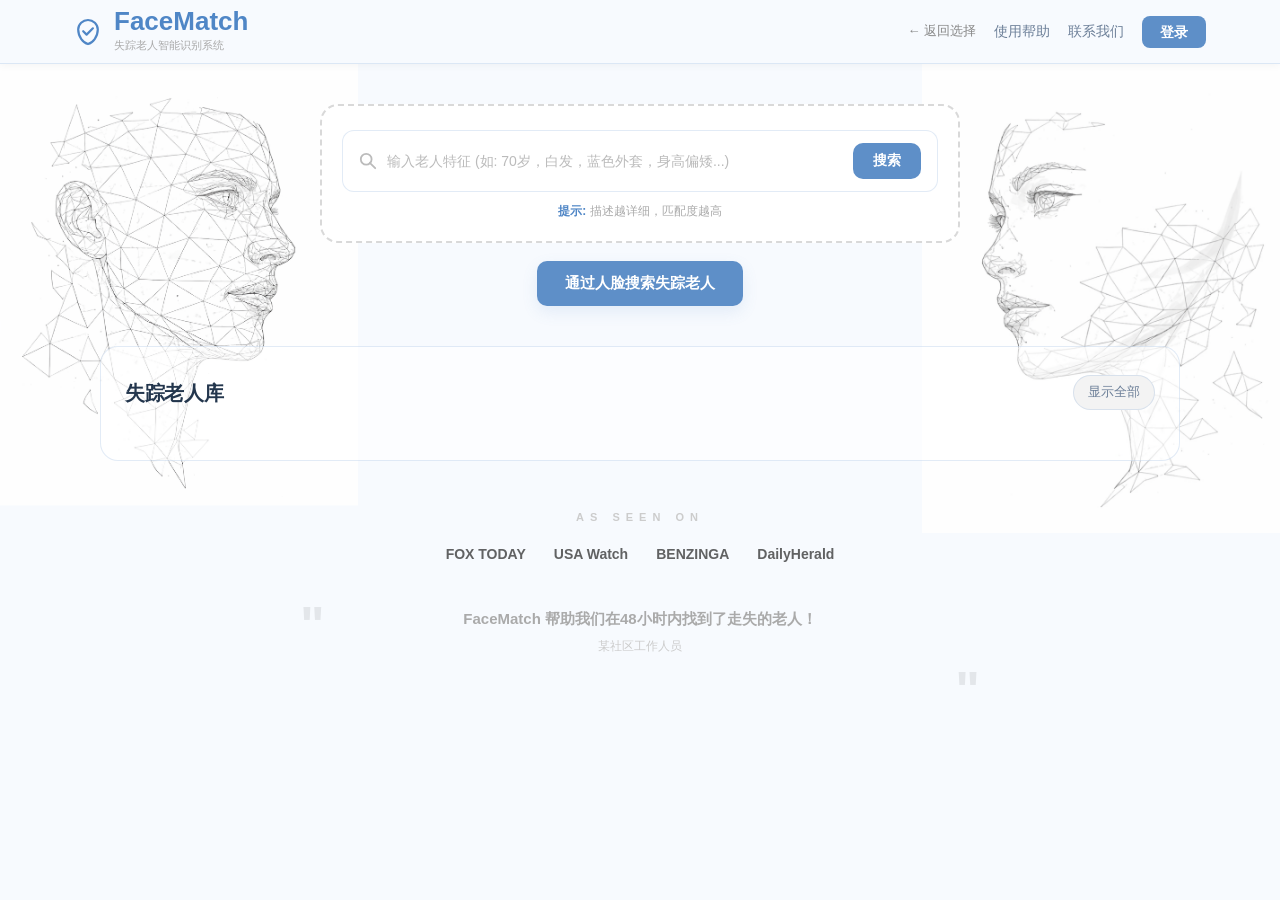
==== elderly.html @ 284fd124 "init facematch site" ====
<!DOCTYPE html>
<html lang="zh-CN">
<head>
    <meta charset="UTF-8">
    <meta name="viewport" content="width=device-width, initial-scale=1.0">
    <title>失踪老人识别 - FaceMatch</title>
    <link rel="stylesheet" href="styles.css">
    <style>
        /* 老人识别主题覆盖 */
        :root {
            --primary: #4f86c6;
            --primary-dark: #3f74b1;
        }
        .brand-name { color: var(--primary); }
        .brand-mark  { color: var(--primary); }
        .nav-login   { background: #5e8fc8; }
        .search-btn  { background: #5e8fc8; }
        .primary-btn { background: #5e8fc8; box-shadow: 0 6px 16px rgba(79,134,198,0.12); }
        .tip-label   { color: var(--primary); }
        .match-badge { color: var(--primary); background: #eef4fb; border-color: rgba(31,94,168,0.2); }
        .gallery-item:hover { border-color: rgba(31,94,168,0.35); }
        .search-box:focus-within { border-color: var(--primary); box-shadow: 0 0 0 3px rgba(79,134,198,0.12); }
        .nav-item:hover { color: var(--primary); }
    </style>
</head>
<body>
    <header class="topbar">
        <div class="topbar-inner">
            <div class="brand" aria-label="FaceMatch">
                <div class="brand-mark" aria-hidden="true">
                    <svg width="28" height="28" viewBox="0 0 28 28" fill="none">
                        <path d="M14 2C19.2 2 23.8 6.3 23.8 11.6C23.8 18.8 18.8 24.8 14 26C9.2 24.8 4.2 18.8 4.2 11.6C4.2 6.3 8.8 2 14 2Z" stroke="currentColor" stroke-width="2.2"/>
                        <path d="M9.2 13.2L12.6 16.6L18.9 10.3" stroke="currentColor" stroke-width="2.2" stroke-linecap="round" stroke-linejoin="round"/>
                    </svg>
                </div>
                <div class="brand-text">
                    <div class="brand-name">FaceMatch</div>
                    <div class="brand-sub">失踪老人智能识别系统</div>
                </div>
            </div>

            <nav class="top-nav" aria-label="顶部导航">
                <a href="home.html" class="back-btn">
                    ← 返回选择
                </a>
                <button class="nav-item" type="button">使用帮助</button>
                <button class="nav-item" type="button">联系我们</button>
                <div id="userContainer"></div>
            </nav>
        </div>
    </header>

    <div class="user-menu" id="userMenu">
        <div class="user-menu-item" id="userName"></div>
        <button class="user-menu-item" id="logoutBtn">退出登录</button>
    </div>

    <main class="page">
        <img class="side-face side-face--left"  src="side-images/0d5cdfc5-d9f7-4a7a-8f26-48f88a2f205b.png" alt="" aria-hidden="true">
        <img class="side-face side-face--right" src="side-images/屏幕截图 2026-03-24 235459.png" alt="" aria-hidden="true">

        <section class="hero">
            <div class="hero-center">
                <div class="upload-card">
                    <div class="search-box">
                        <svg class="search-icon" width="18" height="18" viewBox="0 0 20 20" fill="none" aria-hidden="true">
                            <circle cx="8" cy="8" r="6" stroke="currentColor" stroke-width="2"/>
                            <path d="M12 12 L18 18" stroke="currentColor" stroke-width="2" stroke-linecap="round"/>
                        </svg>
                        <input type="text" class="search-input" id="searchInput"
                            placeholder="输入老人特征 (如: 70岁，白发，蓝色外套，身高偏矮...)">
                        <button class="search-btn" id="searchBtn" type="button">搜索</button>
                    </div>
                    <div class="search-tips">
                        <span class="tip-label">提示:</span>
                        <span>描述越详细，匹配度越高</span>
                    </div>
                </div>
                <button class="primary-btn" type="button">通过人脸搜索失踪老人</button>
            </div>
        </section>

        <section class="gallery-section">
            <div class="gallery-header">
                <h2 class="gallery-title">失踪老人库</h2>
                <span class="result-count" id="resultCount">显示全部</span>
            </div>
            <div class="gallery" id="gallery"></div>
        </section>

        <section class="social-proof" aria-label="媒体报道">
            <div class="seen-on">AS SEEN ON</div>
            <div class="logos">
                <span class="logo-pill">FOX TODAY</span>
                <span class="logo-pill">USA Watch</span>
                <span class="logo-pill">BENZINGA</span>
                <span class="logo-pill">DailyHerald</span>
            </div>
        </section>

        <section class="testimonial" aria-label="用户评价">
            <div class="quote-mark quote-left" aria-hidden="true">"</div>
            <div class="quote-text">FaceMatch 帮助我们在48小时内找到了走失的老人！</div>
            <div class="quote-mark quote-right" aria-hidden="true">"</div>
            <div class="quote-author">某社区工作人员</div>
        </section>
    </main>

    <!-- 详情弹窗 -->
    <div class="detail-modal" id="detailModal">
        <div class="detail-box">
            <button class="detail-close" id="detailClose" aria-label="关闭">✕</button>
            <img class="detail-img" id="detailImg" src="" alt="">
            <div class="detail-name" id="detailName"></div>
            <div class="detail-match" id="detailMatch"></div>
            <div class="detail-id" id="detailId"></div>
        </div>
    </div>

    <!-- 搜索加载层 -->
    <div class="loading" id="loading" aria-hidden="true">
        <div class="loading-panel">
            <div class="loading-flash-wrap">
                <img class="loading-flash-image" id="loadingFlashImage" src="" alt="搜索预览">
            </div>
            <div class="loading-text">正在识别中...</div>
            <div class="loading-progress">
                <div class="loading-progress-bar" id="loadingProgressBar"></div>
            </div>
            <div class="loading-progress-text" id="loadingProgressText">0%</div>
        </div>
    </div>

    <script src="elderly-script.js"></script>
    <script>
        function initUser() {
            const user = JSON.parse(localStorage.getItem('user'));
            const container = document.getElementById('userContainer');
            const userMenu = document.getElementById('userMenu');
            const userName = document.getElementById('userName');
            const logoutBtn = document.getElementById('logoutBtn');
            if (!container) return;
            container.innerHTML = '';

            if (user) {
                const avatar = document.createElement('div');
                avatar.className = 'user-avatar';
                avatar.innerHTML = `<img src="${user.avatar}" alt="${user.username}">`;
                avatar.onclick = (e) => {
                    e.stopPropagation();
                    userMenu.classList.toggle('active');
                };
                container.appendChild(avatar);
                userName.textContent = user.username;
                logoutBtn.onclick = () => {
                    localStorage.removeItem('user');
                    window.location.href = 'login.html';
                };
                document.addEventListener('click', (e) => {
                    if (!e.target.closest('.user-avatar') && !e.target.closest('.user-menu')) {
                        userMenu.classList.remove('active');
                    }
                });
            } else {
                const loginBtn = document.createElement('a');
                loginBtn.href = 'login.html';
                loginBtn.className = 'nav-login';
                loginBtn.textContent = '登录';
                container.appendChild(loginBtn);
            }
        }
        document.addEventListener('DOMContentLoaded', initUser);
    </script>
</body>
</html>
---- styles.css ----
* {
    margin: 0;
    padding: 0;
    box-sizing: border-box;
}

:root {
    --primary: #4f86c6;
    --primary-dark: #3f74b1;
    --text-main: #23364d;
    --text-sub: #6c7f98;
    --border: rgba(79, 134, 198, 0.16);
    --bg: #f7fafe;
    --bg-card: #f8fbff;
}

body {
    font-family: -apple-system, BlinkMacSystemFont, "Segoe UI", "Microsoft YaHei", Arial, sans-serif;
    background: var(--bg);
    color: var(--text-main);
    line-height: 1.6;
    min-height: 100vh;
}

/* ── 顶栏 ── */
.topbar {
    height: 64px;
    background: var(--bg);
    border-bottom: 1px solid var(--border);
    position: sticky;
    top: 0;
    z-index: 100;
    box-shadow: 0 2px 8px rgba(0,0,0,0.04);
}

.topbar-inner {
    max-width: 1180px;
    height: 100%;
    margin: 0 auto;
    padding: 0 24px;
    display: flex;
    align-items: center;
    justify-content: space-between;
    gap: 16px;
}

.brand {
    display: flex;
    align-items: center;
    gap: 12px;
}

.brand-mark {
    color: var(--primary);
    width: 28px;
    height: 28px;
    flex-shrink: 0;
}

.brand-name {
    font-size: 26px;
    font-weight: 800;
    color: var(--primary);
    line-height: 1;
}

.brand-sub {
    font-size: 11px;
    color: #aaa;
    margin-top: 3px;
}

.top-nav {
    display: flex;
    align-items: center;
    gap: 18px;
    flex-wrap: wrap;
    justify-content: flex-end;
}

.nav-item {
    border: 0;
    background: transparent;
    padding: 8px 0;
    font-size: 14px;
    color: var(--text-sub);
    cursor: pointer;
    user-select: none;
    transition: color 0.2s;
}

.nav-item:hover {
    color: var(--primary);
}

.nav-login {
    padding: 8px 18px;
    border-radius: 8px;
    background: #5e8fc8;
    color: #fff;
    font-size: 14px;
    font-weight: 700;
    text-decoration: none;
    transition: opacity 0.2s, transform 0.15s;
    white-space: nowrap;
}

.nav-login:hover {
    opacity: 0.9;
    transform: translateY(-1px);
}

.user-avatar {
    width: 36px;
    height: 36px;
    border-radius: 50%;
    background: var(--primary);
    display: flex;
    align-items: center;
    justify-content: center;
    cursor: pointer;
    transition: transform 0.2s, box-shadow 0.2s;
    overflow: hidden;
}

.user-avatar:hover {
    transform: scale(1.08);
    box-shadow: 0 4px 12px rgba(255,42,94,0.2);
}

.user-avatar img {
    width: 100%;
    height: 100%;
    object-fit: cover;
}

.user-menu {
    position: absolute;
    top: 64px;
    right: 24px;
    background: #fff;
    border-radius: 12px;
    box-shadow: 0 8px 24px rgba(0,0,0,0.12);
    min-width: 160px;
    z-index: 1000;
    display: none;
}

.user-menu.active {
    display: block;
}

.user-menu-item {
    padding: 12px 16px;
    font-size: 13px;
    color: #666;
    cursor: pointer;
    border: 0;
    background: transparent;
    width: 100%;
    text-align: left;
    transition: background 0.2s;
}

.user-menu-item:hover {
    background: #f5f5f5;
}

.user-menu-item:first-child {
    border-radius: 12px 12px 0 0;
}

.user-menu-item:last-child {
    border-radius: 0 0 12px 12px;
    color: var(--primary);
    font-weight: 700;
}

.back-btn {
    display: inline-flex;
    align-items: center;
    gap: 4px;
    font-size: 13px;
    color: #888;
    text-decoration: none;
    transition: color 0.2s;
    white-space: nowrap;
}

.back-btn:hover {
    color: var(--primary);
}

/* ── 两侧装饰人脸 ── */
.side-face {
    position: absolute;
    top: 0;
    width: min(380px, 28vw);
    height: auto;
    pointer-events: none;
    user-select: none;
    z-index: 0;
    opacity: 0.95;
    object-fit: contain;
}

.side-face--left {
    left: 0;
    /* 裁掉底部黑线：只显示顶部 96% */
    clip-path: inset(0 0 4% 0);
}

.side-face--right {
    right: 0;
}

/* ── 主区域 ── */
.page {
    position: relative;
    overflow: visible;
}

/* ── Hero / 搜索 ── */
.hero {
    padding: 40px 0 0;
}

.hero-center {
    max-width: 860px;
    margin: 0 auto;
    padding: 0 24px;
    text-align: center;
    position: relative;
    z-index: 1;
}

.upload-card {
    width: 100%;
    max-width: 640px;
    margin: 0 auto;
    border: 2px dashed rgba(0,0,0,0.15);
    border-radius: 18px;
    padding: 24px 20px 20px;
    background: rgba(255,255,255,0.98);
}

.search-box {
    display: flex;
    align-items: center;
    gap: 10px;
    background: #fff;
    border: 1.5px solid var(--border);
    border-radius: 12px;
    padding: 12px 16px;
    transition: border-color 0.2s, box-shadow 0.2s;
}

.search-box:focus-within {
    border-color: var(--primary);
    box-shadow: 0 0 0 3px rgba(79,134,198,0.12);
}

.search-icon {
    color: #bbb;
    flex-shrink: 0;
}

.search-input {
    flex: 1;
    border: 0;
    outline: 0;
    font-size: 14px;
    color: var(--text-main);
    background: transparent;
}

.search-input::placeholder {
    color: #bbb;
}

.search-btn {
    border: 0;
    cursor: pointer;
    padding: 9px 20px;
    border-radius: 10px;
    font-weight: 800;
    font-size: 14px;
    color: #fff;
    background: #5e8fc8;
    transition: opacity 0.2s, transform 0.15s;
}

.search-btn:hover {
    opacity: 0.9;
    transform: translateY(-1px);
}

.search-btn:active {
    transform: translateY(0);
}

.search-tips {
    margin-top: 10px;
    font-size: 12px;
    color: #aaa;
    text-align: center;
}

.tip-label {
    color: var(--primary);
    font-weight: 700;
}

.primary-btn {
    margin-top: 18px;
    border: 0;
    cursor: pointer;
    padding: 13px 28px;
    border-radius: 10px;
    font-weight: 900;
    font-size: 15px;
    color: #fff;
    background: #5e8fc8;
    box-shadow: 0 6px 16px rgba(79,134,198,0.12);
    transition: opacity 0.2s, transform 0.15s;
}

.primary-btn:hover {
    opacity: 0.9;
    transform: translateY(-1px);
}

/* ── 嫌疑人库 ── */
.gallery-section {
    padding: 28px 24px;
    margin: 40px auto 40px;
    max-width: 1080px;
    border: 1px solid var(--border);
    border-radius: 18px;
    background: rgba(255,255,255,0.6);
    position: relative;
    z-index: 2;
}

.gallery-header {
    display: flex;
    justify-content: space-between;
    align-items: center;
    margin-bottom: 22px;
}

.gallery-title {
    font-size: 20px;
    font-weight: 900;
    color: var(--text-main);
    letter-spacing: -0.3px;
}

.result-count {
    font-size: 13px;
    color: var(--text-sub);
    background: #f3f3f3;
    padding: 6px 14px;
    border-radius: 20px;
    border: 1px solid var(--border);
}

.gallery {
    column-count: 1;
    column-gap: 18px;
}

/* 搜索结果模式：grid 均匀铺满 */
.gallery.search-mode {
    column-count: unset;
    display: grid;
    grid-template-columns: repeat(auto-fit, minmax(200px, 1fr));
    gap: 18px;
}

.gallery-item {
    break-inside: avoid;
    display: inline-block;
    width: 100%;
    margin: 0 0 18px;
    background: #fff;
    border: 1px solid var(--border);
    border-radius: 14px;
    overflow: hidden;
    cursor: pointer;
    transition: transform 0.2s, box-shadow 0.2s, border-color 0.2s;
}

.gallery.search-mode .gallery-item {
    display: block;
    margin: 0;
}

.gallery-item:hover {
    transform: translateY(-4px);
    box-shadow: 0 12px 28px rgba(0,0,0,0.09);
    border-color: rgba(79,134,198,0.22);
}

.gallery-item-image {
    width: 100%;
    height: auto;
    max-height: 340px;
    object-fit: contain;
    background: #f0f0f0;
    display: block;
}

.gallery-item-info {
    padding: 12px 14px;
}

.gallery-item-name {
    font-size: 14px;
    font-weight: 700;
    color: var(--text-main);
    margin-bottom: 6px;
}

.gallery-item-match {
    display: flex;
    align-items: center;
}

.match-badge {
    display: inline-flex;
    align-items: center;
    gap: 4px;
    background: #eef5fd;
    padding: 4px 10px;
    border-radius: 999px;
    font-size: 12px;
    font-weight: 800;
    color: var(--primary);
    border: 1px solid rgba(31,94,168,0.16);
}

/* ── 详情弹窗 ── */
.detail-modal {
    position: fixed;
    inset: 0;
    background: rgba(0,0,0,0.55);
    display: none;
    align-items: center;
    justify-content: center;
    z-index: 9998;
    padding: 20px;
}

.detail-modal.active {
    display: flex;
}

.detail-box {
    background: #fff;
    border-radius: 18px;
    padding: 28px;
    max-width: 400px;
    width: 100%;
    box-shadow: 0 24px 60px rgba(0,0,0,0.18);
    position: relative;
    animation: scaleIn 0.2s ease;
}

.detail-close {
    position: absolute;
    top: 16px;
    right: 18px;
    border: 0;
    background: #f3f3f3;
    width: 30px;
    height: 30px;
    border-radius: 50%;
    cursor: pointer;
    font-size: 16px;
    display: flex;
    align-items: center;
    justify-content: center;
    color: #888;
    transition: background 0.2s;
}

.detail-close:hover {
    background: #ffe0e7;
    color: var(--primary);
}

.detail-img {
    width: 100%;
    height: auto;
    max-height: 260px;
    object-fit: contain;
    border-radius: 12px;
    margin-bottom: 16px;
    background: #f0f0f0;
}

.detail-name {
    font-size: 18px;
    font-weight: 900;
    color: var(--text-main);
    margin-bottom: 8px;
}

.detail-match {
    font-size: 14px;
    color: var(--primary);
    font-weight: 700;
    margin-bottom: 6px;
}

.detail-id {
    font-size: 12px;
    color: #aaa;
}

/* ── 加载层 ── */
.loading {
    position: fixed;
    inset: 0;
    background: rgba(255,255,255,0.88);
    display: none;
    z-index: 9999;
    backdrop-filter: blur(3px);
}

.loading.active {
    display: flex;
    align-items: center;
    justify-content: center;
}

.loading-panel {
    width: min(420px, calc(100vw - 32px));
    background: rgba(255,255,255,0.98);
    border: 1px solid rgba(0,0,0,0.08);
    border-radius: 22px;
    box-shadow: 0 24px 64px rgba(0,0,0,0.12);
    padding: 22px 22px 18px;
    display: flex;
    flex-direction: column;
    align-items: center;
    gap: 14px;
}

.loading-flash-wrap {
    width: 180px;
    height: 180px;
    border-radius: 18px;
    overflow: hidden;
    background: #f3f3f3;
    border: 1px solid rgba(0,0,0,0.06);
}

.loading-flash-image {
    width: 100%;
    height: 100%;
    object-fit: cover;
    display: block;
}

.loading-text {
    font-size: 15px;
    color: var(--text-sub);
    font-weight: 700;
}

.loading-progress {
    width: 100%;
    height: 10px;
    border-radius: 999px;
    background: rgba(0,0,0,0.08);
    overflow: hidden;
}

.loading-progress-bar {
    width: 0%;
    height: 100%;
    border-radius: inherit;
    background: #5e8fc8;
    transition: width 0.1s linear;
}

.loading-progress-text {
    font-size: 13px;
    color: #999;
    font-weight: 700;
}

.loading p {
    font-size: 15px;
    color: var(--text-sub);
    font-weight: 600;
}

.spinner {
    width: 44px;
    height: 44px;
    border-radius: 50%;
    border: 3px solid rgba(0,0,0,0.08);
    border-top-color: var(--primary);
    animation: spin 0.85s linear infinite;
}

.disclaimer {
    text-align: center;
    font-size: 12px;
    color: #bbb;
    margin: -20px auto 32px;
    max-width: 1080px;
    padding: 0 24px;
}

/* ── 底部 ── */
.social-proof {
    margin-top: 48px;
    text-align: center;
    padding-bottom: 10px;
}

.seen-on {
    font-weight: 800;
    color: #ccc;
    letter-spacing: 6px;
    font-size: 11px;
    margin-bottom: 16px;
}

.logos {
    display: flex;
    align-items: center;
    justify-content: center;
    gap: 28px;
    flex-wrap: wrap;
}

.logo-pill {
    font-weight: 900;
    font-size: 14px;
    color: #222;
    opacity: 0.7;
}

.testimonial {
    margin: 32px auto 0;
    max-width: 680px;
    text-align: center;
    position: relative;
    padding: 0 24px 40px;
}

.quote-mark {
    font-size: 52px;
    color: rgba(0,0,0,0.08);
    line-height: 1;
    font-weight: 900;
}

.quote-left  { position: absolute; left: 0;  top: -8px; }
.quote-right { position: absolute; right: 0; bottom: -20px; }

.quote-text {
    font-size: 15px;
    font-weight: 600;
    color: #aaa;
    margin: 8px 0 6px;
}

.quote-author {
    font-size: 12px;
    color: #ccc;
}

/* ── 箭头指针 ── */
.arrow-pointer {
    filter: drop-shadow(0 2px 4px rgba(0,0,0,0.1));
}

.arrow-line {
    stroke-dasharray: 500;
    stroke-dashoffset: 500;
    animation: drawLine 2.2s ease-out forwards;
}

@keyframes drawLine {
    to { stroke-dashoffset: 0; }
}

/* ── 动画 ── */
@keyframes spin     { to { transform: rotate(360deg); } }
@keyframes scaleIn  { from { opacity:0; transform:scale(0.94); } to { opacity:1; transform:scale(1); } }
@keyframes fadeUp   { from { opacity:0; transform:translateY(16px); } to { opacity:1; transform:translateY(0); } }

.gallery-item { animation: fadeUp 0.4s ease both; }

/* ── 监控视频检索页 ── */
.monitor-page {
    padding-bottom: 40px;
}

.monitor-hero {
    padding: 34px 24px 0;
}

.monitor-shell {
    max-width: 1180px;
    margin: 0 auto;
    display: grid;
    grid-template-columns: minmax(0, 1.6fr) minmax(300px, 0.9fr);
    gap: 22px;
    position: relative;
    z-index: 2;
}

.monitor-search-card,
.region-panel {
    background: rgba(255,255,255,0.92);
    border: 1px solid var(--border);
    border-radius: 22px;
    box-shadow: 0 18px 48px rgba(0,0,0,0.06);
}

.monitor-search-card {
    padding: 28px;
}

.monitor-eyebrow {
    display: inline-flex;
    align-items: center;
    padding: 6px 12px;
    border-radius: 999px;
    background: #eef5fd;
    color: var(--primary);
    font-size: 12px;
    font-weight: 800;
    margin-bottom: 14px;
}

.monitor-title {
    font-size: 34px;
    line-height: 1.1;
    letter-spacing: -0.8px;
    color: var(--text-main);
    margin-bottom: 12px;
}

.monitor-subtitle {
    font-size: 14px;
    color: var(--text-sub);
    max-width: 680px;
    margin-bottom: 24px;
}

.monitor-search-box {
    min-height: 66px;
}

.monitor-tips {
    text-align: left;
}

.region-panel {
    padding: 24px 22px;
    align-self: start;
}

.region-panel-title {
    font-size: 20px;
    font-weight: 900;
    color: var(--text-main);
    margin-bottom: 8px;
}

.region-panel-sub {
    font-size: 13px;
    color: #999;
    line-height: 1.7;
    margin-bottom: 20px;
}

.region-field {
    margin-bottom: 16px;
}

.region-field label {
    display: block;
    font-size: 13px;
    font-weight: 700;
    color: #555;
    margin-bottom: 8px;
}

.region-select {
    width: 100%;
    height: 46px;
    border: 1.5px solid var(--border);
    border-radius: 12px;
    padding: 0 14px;
    font-size: 14px;
    color: var(--text-main);
    background: #fff;
    outline: none;
    transition: border-color 0.2s, box-shadow 0.2s;
}

.region-select:focus {
    border-color: var(--primary);
    box-shadow: 0 0 0 3px rgba(79,134,198,0.12);
}

.region-summary {
    margin-top: 8px;
    padding: 14px 16px;
    border-radius: 14px;
    background: #faf7f8;
    font-size: 13px;
    color: #666;
    border: 1px solid rgba(255,42,94,0.08);
}

.monitor-results-section {
    margin-top: 26px;
}

.suspect-results-section {
    margin-top: 24px;
}

.monitor-results-sub {
    font-size: 12px;
    color: #aaa;
    margin-top: 4px;
}

#gallery {
    display: none;
}

#gallery.gallery.search-mode {
    display: grid;
}

.video-grid {
    display: none;
    grid-template-columns: repeat(2, minmax(0, 1fr));
    gap: 18px;
}

.video-card {
    background: #fff;
    border: 1px solid var(--border);
    border-radius: 18px;
    overflow: hidden;
    box-shadow: 0 14px 36px rgba(0,0,0,0.06);
    animation: fadeUp 0.45s ease both;
}

.video-frame {
    position: relative;
    background: #0e1016;
    aspect-ratio: 16 / 9;
    overflow: hidden;
}

.monitor-video {
    width: 100%;
    height: 100%;
    object-fit: cover;
    display: block;
    background: #111;
    pointer-events: none;
}

.video-live-badge {
    position: absolute;
    top: 12px;
    left: 12px;
    padding: 5px 10px;
    border-radius: 999px;
    background: rgba(255,42,94,0.92);
    color: #fff;
    font-size: 11px;
    font-weight: 900;
    letter-spacing: 0.6px;
    box-shadow: 0 8px 18px rgba(255,42,94,0.3);
}

.video-card-body {
    padding: 14px 16px 16px;
}

.video-card-title {
    font-size: 15px;
    font-weight: 800;
    color: var(--text-main);
    margin-bottom: 8px;
}

.video-card-meta {
    display: flex;
    justify-content: space-between;
    gap: 12px;
    flex-wrap: wrap;
    font-size: 12px;
    color: #8c8c8c;
}

.video-card-status {
    color: var(--primary);
    font-weight: 700;
}

.video-camera-id {
    color: #2a3448;
    font-weight: 800;
    letter-spacing: 0.4px;
    background: #eef3fb;
    border: 1px solid rgba(42,52,72,0.08);
    border-radius: 999px;
    padding: 4px 10px;
}

.empty-state {
    min-height: 240px;
    border: 1px dashed rgba(0,0,0,0.12);
    border-radius: 18px;
    background: rgba(255,255,255,0.62);
    display: flex;
    flex-direction: column;
    align-items: center;
    justify-content: center;
    text-align: center;
    padding: 24px;
}

.empty-state-title {
    font-size: 22px;
    font-weight: 900;
    color: var(--text-main);
    margin-bottom: 10px;
}

.empty-state-text {
    max-width: 520px;
    font-size: 14px;
    color: #9a9a9a;
    line-height: 1.8;
}

@media (max-width: 980px) {
    .monitor-shell {
        grid-template-columns: 1fr;
    }

    .video-grid {
        grid-template-columns: 1fr;
    }
}

@media (max-width: 640px) {
    .monitor-hero {
        padding: 20px 16px 0;
    }

    .monitor-search-card,
    .region-panel {
        padding: 20px 16px;
    }

    .monitor-title {
        font-size: 28px;
    }

    .monitor-search-box {
        flex-wrap: wrap;
    }

    .monitor-search-box .search-input {
        min-width: 100%;
    }
}

/* ── 响应式 ── */
@media (min-width: 600px)  { .gallery:not(.search-mode) { column-count: 2; } }
@media (min-width: 900px)  { .gallery:not(.search-mode) { column-count: 3; } }
@media (min-width: 1200px) { .gallery:not(.search-mode) { column-count: 4; } }

@media (max-width: 600px) {
    .top-nav { gap: 10px; }
    .gallery-item-image { max-height: 200px; }
    .hero-center { padding: 0 14px; }
    .side-face { display: none; }
}
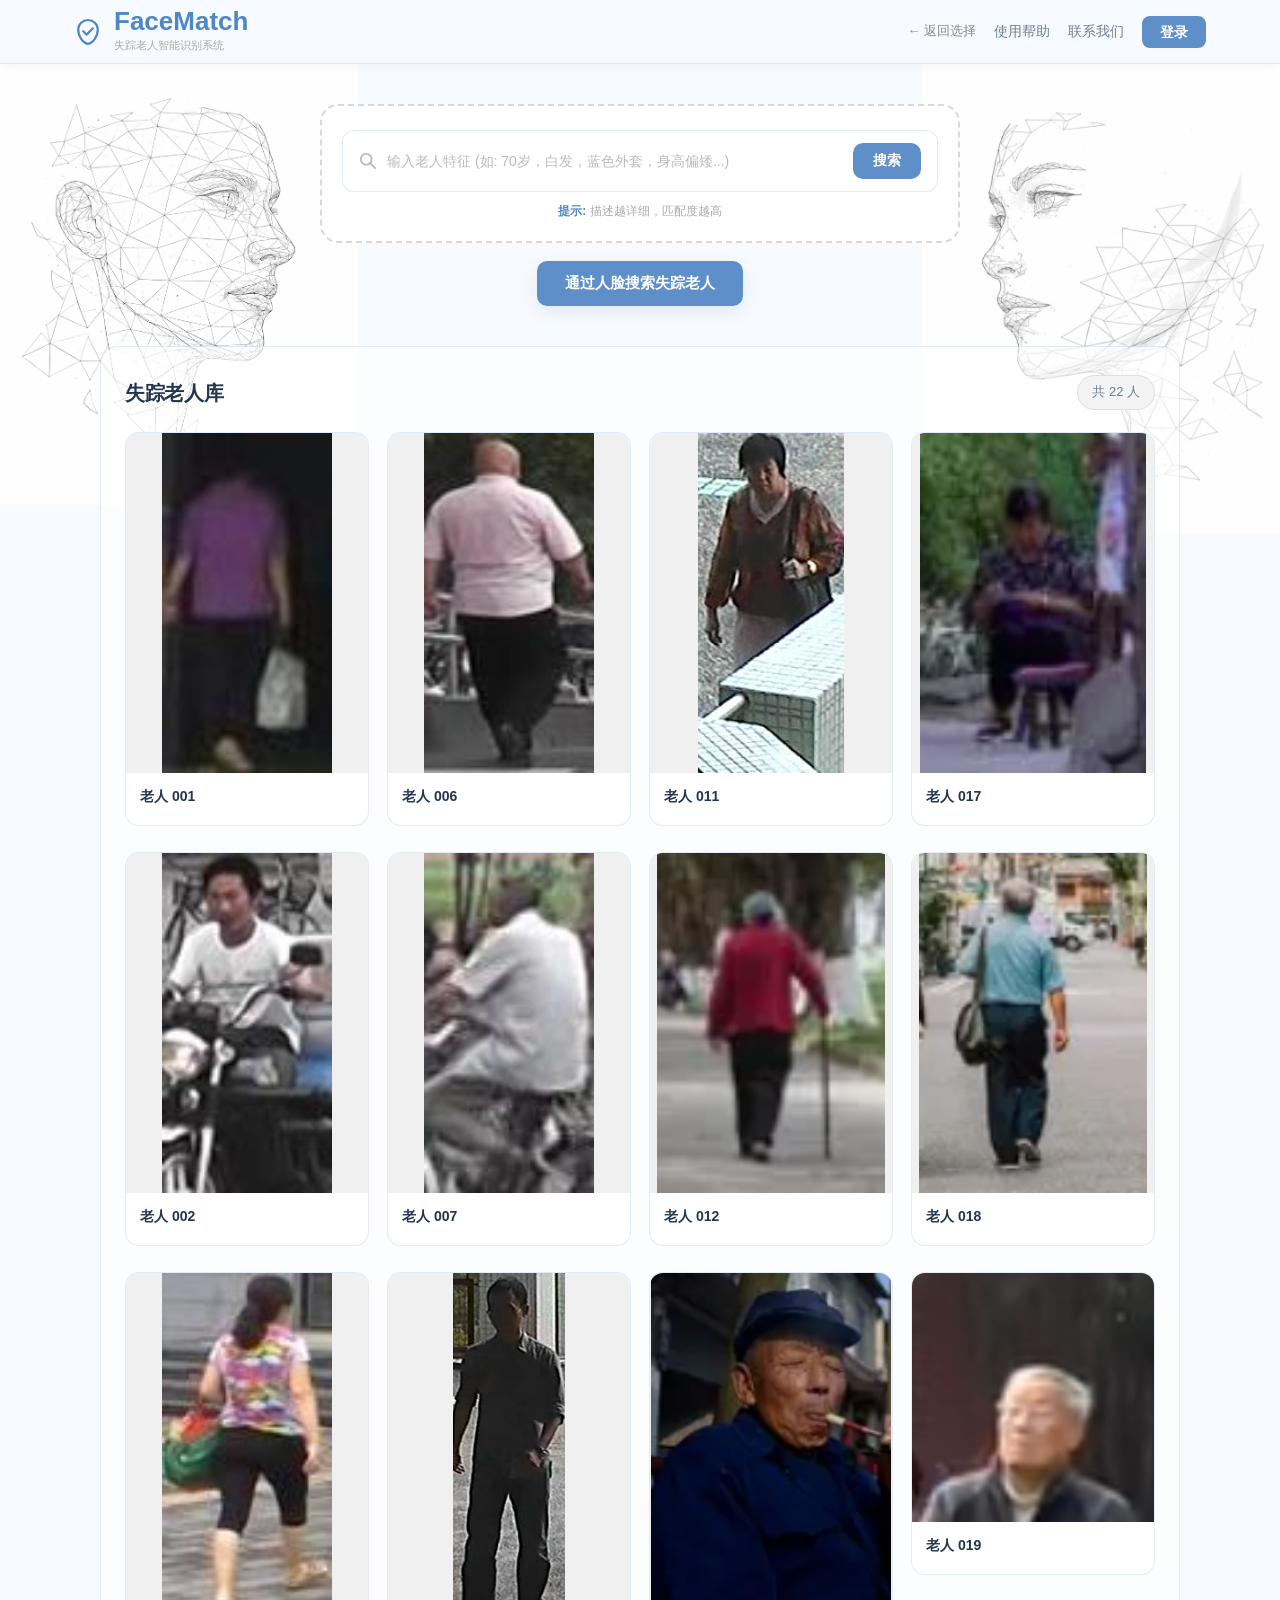
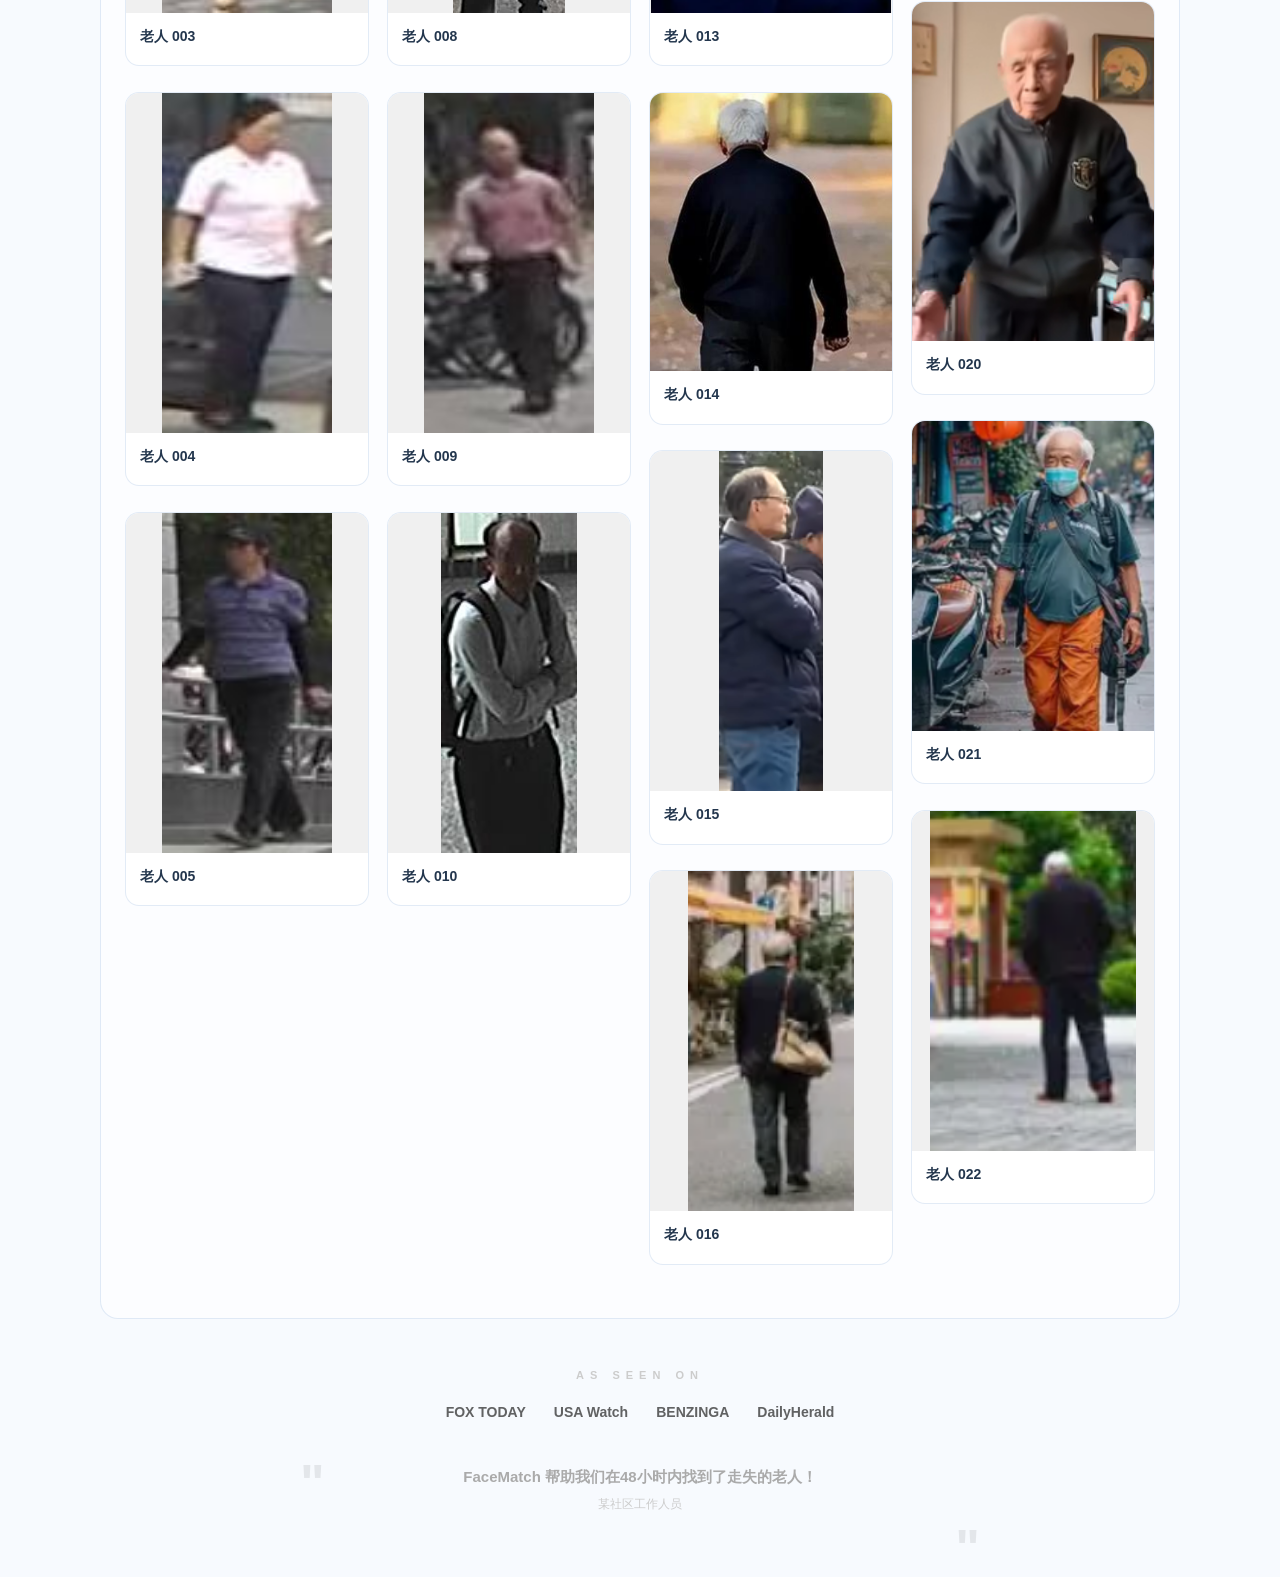
==== commit 36aaed82: "update login validation and sync latest pages" ====
--- a/elderly.html
+++ b/elderly.html
@@ -83,7 +83,7 @@
         <section class="gallery-section">
             <div class="gallery-header">
                 <h2 class="gallery-title">失踪老人库</h2>
-                <span class="result-count" id="resultCount">显示全部</span>
+                <span class="result-count" id="resultCount">共 22 人</span>
             </div>
             <div class="gallery" id="gallery"></div>
         </section>
--- a/styles.css
+++ b/styles.css
@@ -402,6 +402,11 @@
     border-color: rgba(79,134,198,0.22);
 }
 
+.gallery-item--primary {
+    border-color: rgba(79,134,198,0.35);
+    box-shadow: 0 16px 34px rgba(79,134,198,0.12);
+}
+
 .gallery-item-image {
     width: 100%;
     height: auto;
@@ -415,11 +420,37 @@
     padding: 12px 14px;
 }
 
+.gallery-item-name-row {
+    display: flex;
+    align-items: center;
+    justify-content: space-between;
+    gap: 10px;
+}
+
 .gallery-item-name {
     font-size: 14px;
     font-weight: 700;
     color: var(--text-main);
     margin-bottom: 6px;
+}
+
+.gallery-item-arrow {
+    color: var(--primary);
+    font-size: 18px;
+    font-weight: 900;
+    line-height: 1;
+    transform: translateX(0);
+    transition: transform 0.2s ease;
+}
+
+.gallery-item:hover .gallery-item-arrow {
+    transform: translateX(3px);
+}
+
+.gallery-item-feature {
+    font-size: 12px;
+    color: var(--text-sub);
+    margin-bottom: 8px;
 }
 
 .gallery-item-match {
@@ -831,17 +862,46 @@
     margin-top: 24px;
 }
 
+.feature-trace {
+    display: none;
+    align-items: center;
+    gap: 14px;
+    margin: -6px 0 16px;
+    color: var(--primary);
+}
+
+.feature-trace.active {
+    display: flex;
+}
+
+.feature-trace-chip {
+    display: inline-flex;
+    align-items: center;
+    padding: 8px 14px;
+    border-radius: 999px;
+    background: #eef5fd;
+    border: 1px solid rgba(31,94,168,0.16);
+    color: var(--primary);
+    font-size: 13px;
+    font-weight: 800;
+    white-space: nowrap;
+}
+
+.feature-trace-chip span {
+    margin-left: 6px;
+}
+
 .monitor-results-sub {
     font-size: 12px;
     color: #aaa;
     margin-top: 4px;
 }
 
-#gallery {
+.suspect-results-section #gallery {
     display: none;
 }
 
-#gallery.gallery.search-mode {
+.suspect-results-section #gallery.gallery.search-mode {
     display: grid;
 }
 
